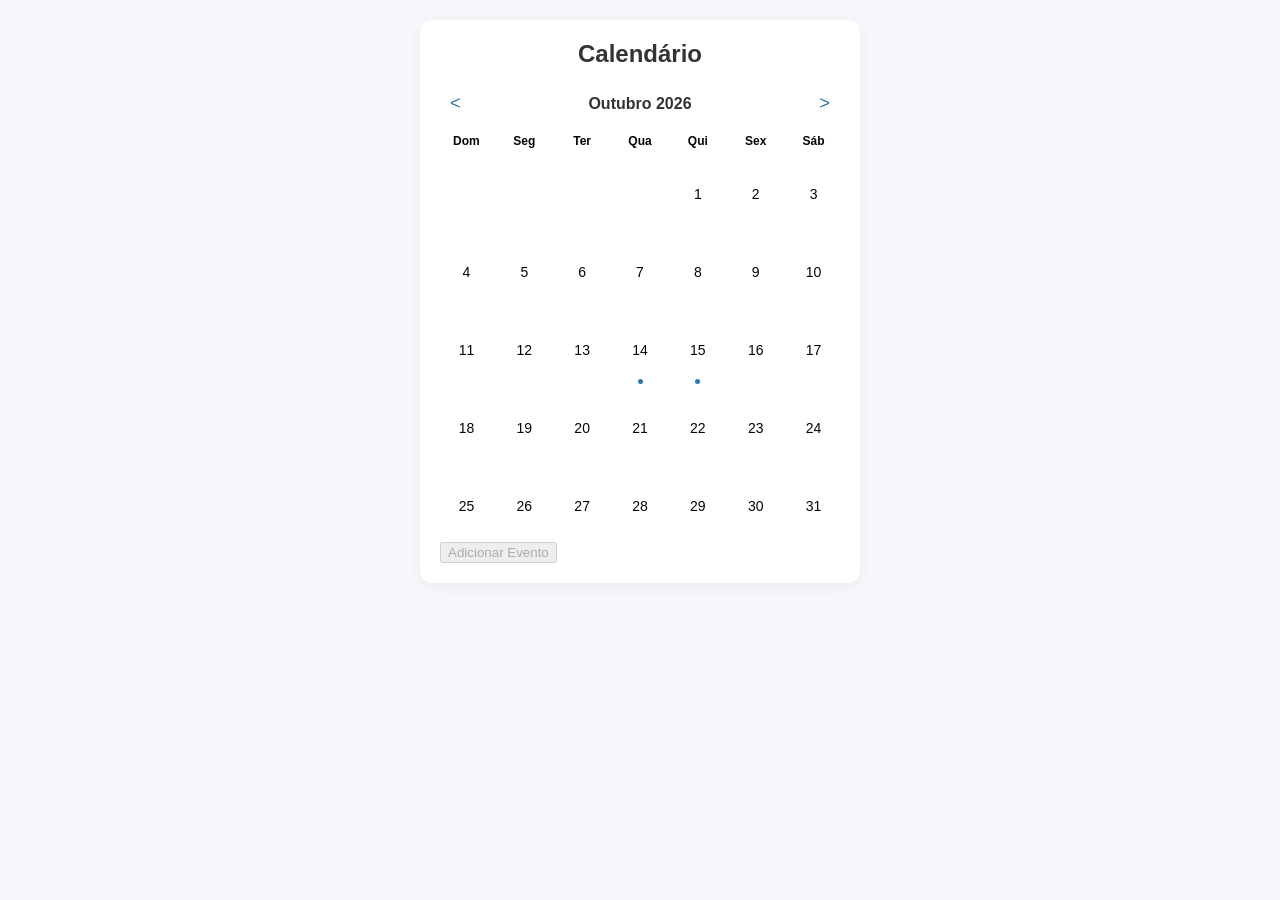
==== index.html @ 129925f5 "criacao do calendario e suas funcoes" ====
<!DOCTYPE html>
<html lang="pt-BR">
<head>
    <meta charset="UTF-8">
    <meta name="viewport" content="width=device-width, initial-scale=1.0">
    <title>Document</title>
    <link rel="stylesheet" href="Calendario.css" />
</head>
<body>
    <div class="container">
        <h1 class="header-title" style="text-align: center;">Calendário</h1>
        
        <div class="calendar-navigation">
            <button id="prev-month" class="arrow-btn">&lt;</button>
            <span id="month-title">Outubro 2026</span>
            <button id="next-month" class="arrow-btn">&gt;</button>
        </div>

        <div class="calendar-grid">
            <div class="day-name">Dom</div>
            <div class="day-name">Seg</div>
            <div class="day-name">Ter</div>
            <div class="day-name">Qua</div>
            <div class="day-name">Qui</div>
            <div class="day-name">Sex</div>
            <div class="day-name">Sáb</div>

            <div id="calendar-days" class="days-container"></div>

        </div>
        
            <button id="add-event" disabled>Adicionar Evento</button>

        <div id="list-container" class="list-container hidden">
            <h2 id="calendar-description" class="calendar-description">Eventos em:</h2>
            <div id="events-list"></div>
        </div>
    </div>
    
    <script src="Calendario.js"></script>
</body>
</html>
---- Calendario.css ----
:root {
    --primary-color: #277aae;
    --background-color: #f5f7fa;
    --card-background: #ffffff;
    --text-color: #333333;
}

body {
    font-family: -apple-system, BlinkMacSystemFont, "Segoe UI", Roboto, Helvetica, Arial, sans-serif;
    background-color: var(--background-color);
    color: var(--text-color);
    margin: 0;
    padding: 20px;
    display: flex;
    justify-content: center;
}

.container {
    width: 100%;
    max-width: 400px;
    background: var(--card-background);
    border-radius: 12px;
    padding: 20px;
    box-shadow: 0 4px 15px rgba(0,0,0,0.05);
}

.header-title {
    font-size: 24px;
    font-weight: bold;
    margin-top: 0;
    margin-bottom: 20px;
}

.calendar-navigation {
    display: flex;
    justify-content: space-between;
    align-items: center;
    margin-bottom: 15px;
    font-weight: bold;
}

.arrow-btn {
    background: none;
    border: none;
    font-size: 18px;
    color: var(--primary-color);
    cursor: pointer;
    padding: 5px 10px;
}

.calendar-grid {
    display: grid;
    grid-template-columns: repeat(7, 1fr);
    gap: 5px;
    text-align: center;
}

.day-name {
    font-size: 12px;
    color: #060505;
    font-weight: 600;
    padding-bottom: 5px;
}

.days-container {
    display: contents;
    color: #060505;
}

.day {
    padding: 10px 0;
    font-size: 14px;
    cursor: pointer;
    border-radius: 50%;
    position: relative;
    aspect-ratio: 1;
    display: flex;
    align-items: center;
    justify-content: center;
}

.day:hover {
    background-color: #9fa2a9b0;
}

.day.marked::after {
    content: '';
    position: absolute;
    bottom: 3px;
    width: 5px;
    height: 5px;
    background-color: var(--primary-color);
    border-radius: 50%;
}

.day.selected {
    background-color: var(--primary-color) !important;
    color: white;
    bottom: 5px;
    border-radius: 100px; 
}

.day.selected::after {
    background-color: white;
}

.day.empty {
    cursor: default;
    background: none !important;
}

.list-container {
    margin-top: 25px;
    border-top: 1px solid #eee;
    padding-top: 15px;
}

.add-event {
    width: 100%;
    padding: 12px;
}

.add-event:disabled {
    background-color: #ccc;
    cursor: not-allowed;
}

.hidden {
    display: none;
}

.calendar-description {
    font-size: 16px;
    font-weight: 600;
    margin-bottom: 15px;
}

.card {
    background: #fafafa;
    border-left: 4px solid var(--primary-color);
    padding: 12px;
    border-radius: 4px;
    margin-bottom: 10px;
}

.event-title {
    font-weight: bold;
    margin: 0 0 5px 0;
}

.event-time {
    font-size: 13px;
    color: #666;
    margin: 2px 0;
}

.event-local {
    font-size: 13px;
    color: #666;
    margin: 2px 0;
}

.no-event {
    color: #888;
    font-style: italic;
    font-size: 14px;
}
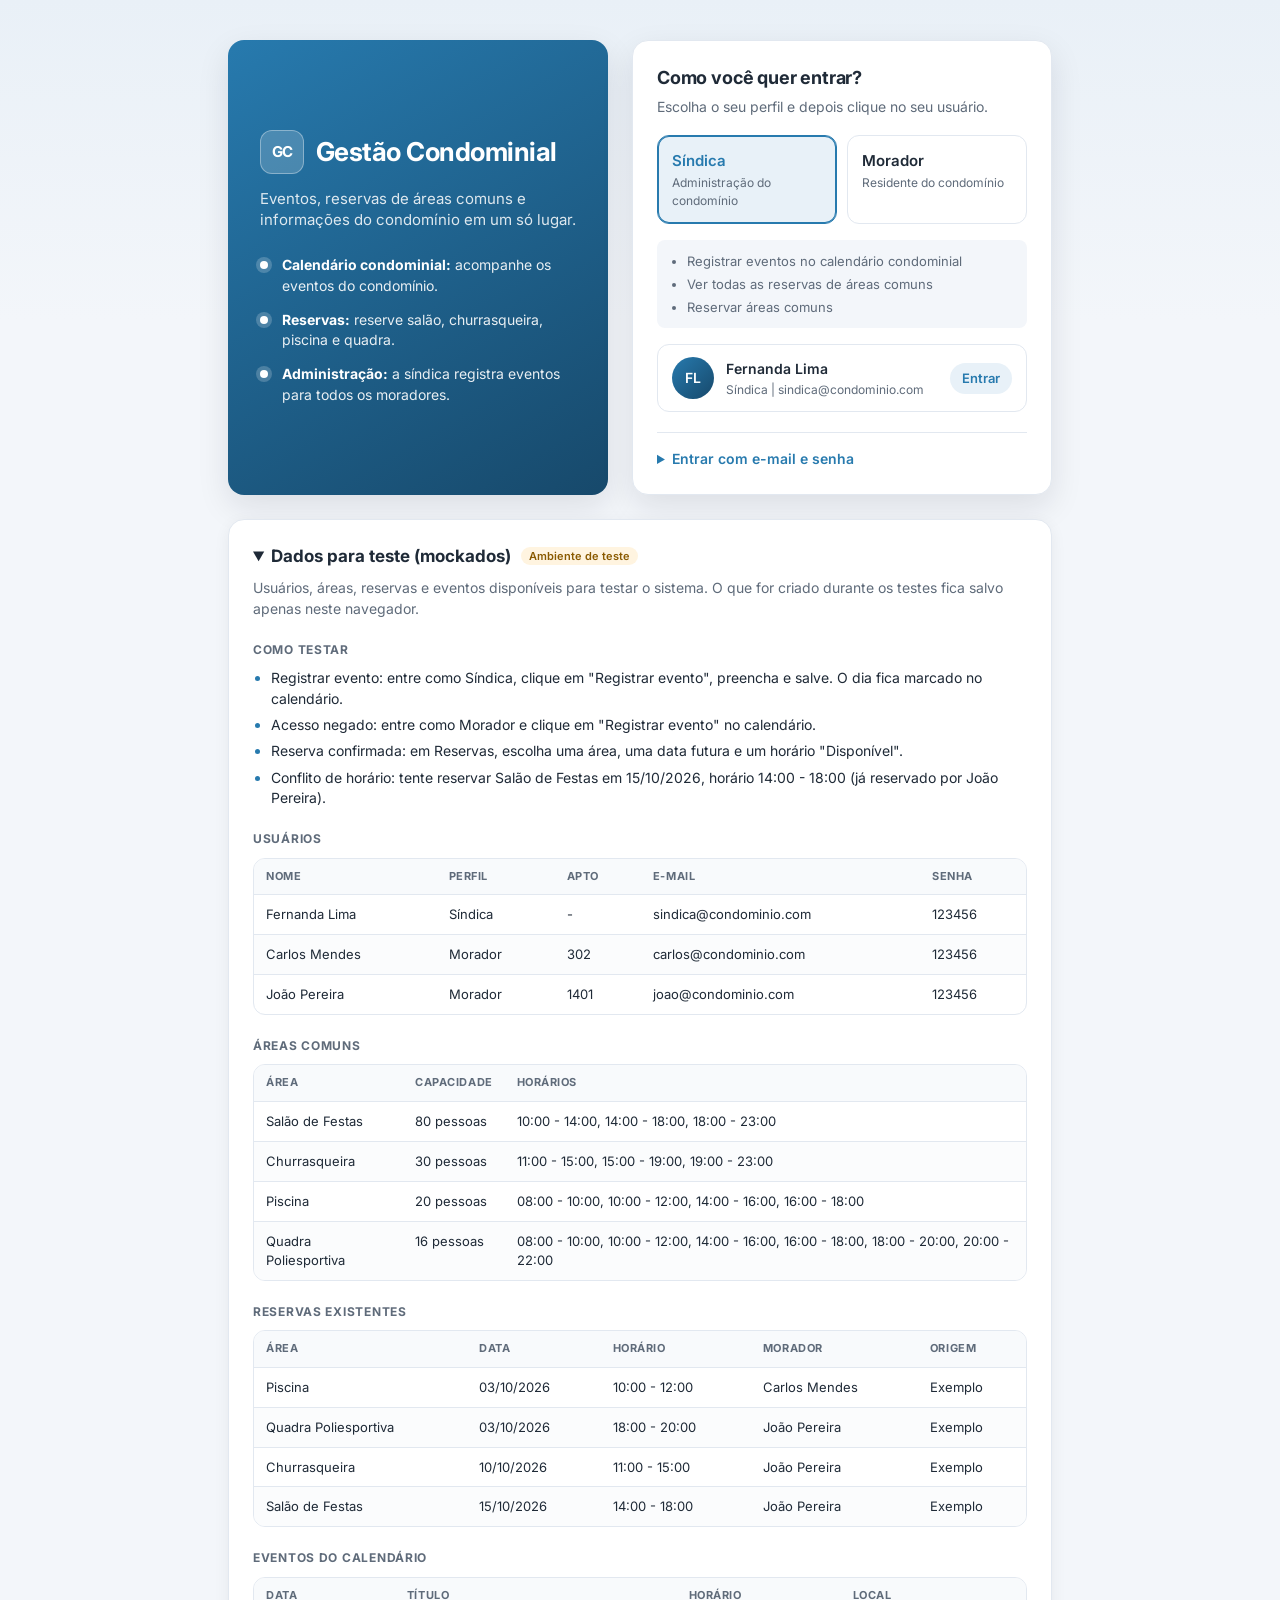
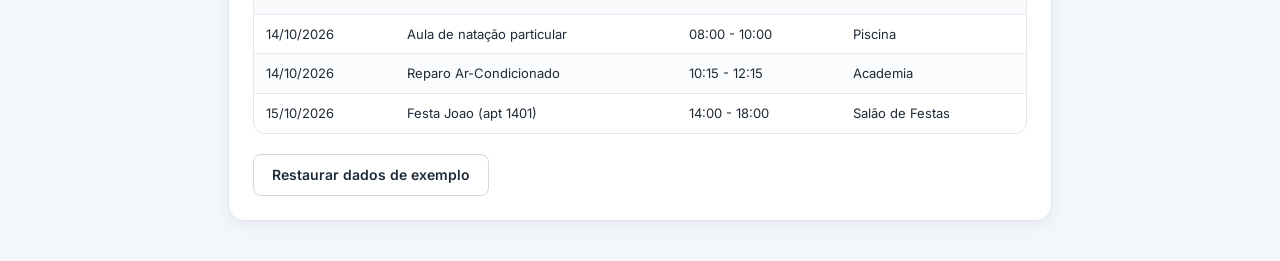
==== commit 02d70ce8: "Adiciona registro de eventos, reservas de areas comuns e pagina inicial" ====
--- a/index.html
+++ b/index.html
@@ -1,42 +1,92 @@
 <!DOCTYPE html>
+<!--
+    index.html
+    Ponto de entrada do sistema e página inicial após o login (fora do
+    calendário). Se ninguém estiver logado, redireciona para pages/login.html.
+    Reúne as informações principais do usuário: saudação, atalhos, próximos
+    eventos do condomínio, reservas e dados/permissões do perfil. O conteúdo
+    muda conforme o perfil (Síndica ou Morador) e é montado por Inicio.js.
+    No final da página ficam os dados mockados, para facilitar os testes.
+
+    data-raiz="" no <body>: esta página está na raiz do projeto
+    (usado por caminho() em Comum.js para montar os links).
+-->
 <html lang="pt-BR">
 <head>
     <meta charset="UTF-8">
     <meta name="viewport" content="width=device-width, initial-scale=1.0">
-    <title>Document</title>
-    <link rel="stylesheet" href="Calendario.css" />
+    <title>Início | Gestão Condominial</title>
+    <!-- Estilos compartilhados das telas do sistema -->
+    <link rel="stylesheet" href="css/Sistema.css" />
 </head>
-<body>
-    <div class="container">
-        <h1 class="header-title" style="text-align: center;">Calendário</h1>
-        
-        <div class="calendar-navigation">
-            <button id="prev-month" class="arrow-btn">&lt;</button>
-            <span id="month-title">Outubro 2026</span>
-            <button id="next-month" class="arrow-btn">&gt;</button>
+<body data-raiz="">
+    <!-- Cabeçalho com menu e usuário logado, montado por renderizarTopo() em Comum.js -->
+    <header id="topo" class="topo"></header>
+
+    <main class="pagina">
+        <div class="inicio">
+
+            <!-- Saudação, data de hoje e atalhos para as ações do perfil -->
+            <section class="painel boas-vindas">
+                <div>
+                    <h1 id="saudacao" class="boas-vindas-titulo">Olá!</h1>
+                    <p id="data-hoje" class="boas-vindas-data"></p>
+                </div>
+                <div id="acoes-rapidas" class="acoes-rapidas"></div>
+            </section>
+
+            <!-- Grade com os painéis de informação -->
+            <div class="inicio-grade">
+
+                <!-- Próximos eventos do condomínio (os mesmos do calendário) -->
+                <section class="painel">
+                    <div class="painel-cabecalho">
+                        <h2 class="painel-titulo">Próximos eventos</h2>
+                        <a class="painel-link" href="pages/calendario-condominial.html">Ver calendário</a>
+                    </div>
+                    <ul id="proximos-eventos" class="lista-eventos"></ul>
+                </section>
+
+                <!-- Reservas: as do morador, ou todas no caso da síndica -->
+                <section class="painel">
+                    <div class="painel-cabecalho">
+                        <h2 id="titulo-reservas" class="painel-titulo">Minhas reservas</h2>
+                        <a class="painel-link" href="pages/reservas.html">Nova reserva</a>
+                    </div>
+                    <ul id="lista-reservas-inicio" class="lista-eventos"></ul>
+                </section>
+
+                <!-- Dados do usuário e permissões do perfil -->
+                <section class="painel">
+                    <h2 class="painel-titulo">Seu perfil</h2>
+                    <dl id="dados-perfil" class="dados-perfil"></dl>
+                    <h3 class="subtitulo">O que você pode fazer</h3>
+                    <ul id="permissoes" class="lista-permissoes"></ul>
+                </section>
+            </div>
+
+            <!-- Dados mockados exibidos para a equipe testar o sistema
+                 (tabelas montadas por DadosTeste.js) -->
+            <section class="painel dados-teste">
+                <details>
+                    <summary class="dados-teste-titulo">Dados para teste (mockados)</summary>
+                    <p class="painel-texto">
+                        Usuários, áreas, reservas e eventos disponíveis para testar o sistema.
+                        O que for criado durante os testes fica salvo apenas neste navegador.
+                    </p>
+                    <div id="dados-teste"></div>
+                </details>
+            </section>
         </div>
+    </main>
 
-        <div class="calendar-grid">
-            <div class="day-name">Dom</div>
-            <div class="day-name">Seg</div>
-            <div class="day-name">Ter</div>
-            <div class="day-name">Qua</div>
-            <div class="day-name">Qui</div>
-            <div class="day-name">Sex</div>
-            <div class="day-name">Sáb</div>
-
-            <div id="calendar-days" class="days-container"></div>
-
-        </div>
-        
-            <button id="add-event" disabled>Adicionar Evento</button>
-
-        <div id="list-container" class="list-container hidden">
-            <h2 id="calendar-description" class="calendar-description">Eventos em:</h2>
-            <div id="events-list"></div>
-        </div>
-    </div>
-    
-    <script src="Calendario.js"></script>
+    <!-- Ordem importa. Calendario.js é carregado apenas para ler os eventos
+         de exemplo (mockEventos); nesta página ele não desenha o calendário,
+         pois os elementos do calendário não existem aqui. -->
+    <script src="js/DadosMock.js"></script>
+    <script src="js/Comum.js"></script>
+    <script src="js/Calendario.js"></script>
+    <script src="js/Inicio.js"></script>
+    <script src="js/DadosTeste.js"></script>
 </body>
-</html>+</html>
--- a/css/Sistema.css
+++ b/css/Sistema.css
@@ -0,0 +1,1114 @@
+/*
+ * Sistema.css
+ * ------------------------------------------------------------------
+ * Estilos compartilhados das telas do sistema: login, página inicial,
+ * registro de eventos e reservas. Usa o mesmo azul de Calendario.css
+ * como cor principal, para manter a identidade visual do projeto.
+ *
+ * Organização:
+ *   1. Fonte e variáveis
+ *   2. Base
+ *   3. Cabeçalho
+ *   4. Layout e painéis
+ *   5. Formulários
+ *   6. Botões
+ *   7. Mensagens
+ *   8. Reservas
+ *   9. Login
+ *  10. Página inicial
+ *  11. Dados para teste
+ *  12. Telas pequenas
+ */
+
+/* ---------- 1. Fonte e variáveis ---------- */
+
+/* Fonte Inter (Google Fonts). Sem internet, o navegador usa as
+   fontes de sistema definidas no body. */
+@import url("https://fonts.googleapis.com/css2?family=Inter:wght@400;500;600;700&display=swap");
+
+:root {
+    /* Cores principais */
+    --primary-color: #277aae;       /* azul principal (mesmo do calendário) */
+    --primary-hover: #1f6390;       /* azul mais escuro ao passar o mouse */
+    --primary-dark: #17496b;        /* azul escuro (degradês) */
+    --primary-soft: #e8f1f8;        /* azul bem claro (fundos de destaque) */
+
+    /* Fundos e textos */
+    --background-color: #f3f6fa;    /* fundo da página */
+    --card-background: #ffffff;     /* fundo dos painéis */
+    --text-color: #1f2a37;          /* texto principal */
+    --muted-color: #5f6b7a;         /* texto secundário */
+    --border-color: #e2e8f0;        /* bordas de painéis e campos */
+
+    /* Mensagens */
+    --success-bg: #ecf8f0;
+    --success-text: #1e6b34;
+    --success-border: #3aa561;
+    --error-bg: #fdf0ef;
+    --error-text: #a12622;
+    --error-border: #d9534f;
+
+    /* Medidas reutilizadas */
+    --radius-sm: 8px;
+    --radius-md: 12px;
+    --radius-lg: 16px;
+    --shadow-sm: 0 1px 2px rgba(16, 24, 40, 0.05);
+    --shadow-md: 0 4px 16px rgba(16, 24, 40, 0.06);
+    --shadow-lg: 0 12px 32px rgba(16, 24, 40, 0.10);
+    --transicao: 0.15s ease;
+}
+
+/* ---------- 2. Base ---------- */
+
+/* Sobrescreve o body do Calendario.css (que centraliza tudo em linha)
+   para permitir cabeçalho em cima e conteúdo embaixo. */
+body {
+    font-family: "Inter", -apple-system, BlinkMacSystemFont, "Segoe UI", Roboto, Helvetica, Arial, sans-serif;
+    background: linear-gradient(180deg, #e9f0f7 0, var(--background-color) 320px);
+    background-color: var(--background-color);
+    color: var(--text-color);
+    margin: 0;
+    padding: 0;
+    display: block;
+    min-height: 100vh;
+    line-height: 1.45;
+    -webkit-font-smoothing: antialiased;
+}
+
+/* Esconde elementos. O !important garante que funcione mesmo em
+   elementos que definem "display" em outra classe (ex.: .formulario). */
+.hidden {
+    display: none !important;
+}
+
+/* Contorno visível ao navegar pelo teclado (Tab), em qualquer elemento clicável */
+a:focus-visible,
+button:focus-visible,
+summary:focus-visible {
+    outline: 2px solid var(--primary-color);
+    outline-offset: 2px;
+}
+
+/* ---------- 3. Cabeçalho ---------- */
+
+/* Barra do topo, fixa ao rolar a página */
+.topo {
+    position: sticky;
+    top: 0;
+    z-index: 10;
+    background: rgba(255, 255, 255, 0.92);
+    backdrop-filter: blur(8px);
+    border-bottom: 1px solid var(--border-color);
+    padding: 12px 24px;
+    display: flex;
+    flex-wrap: wrap;
+    align-items: center;
+    justify-content: space-between;
+    gap: 12px 20px;
+}
+
+/* Nome do sistema, com um selo "GC" (Gestão Condominial) feito em CSS */
+.topo-marca {
+    display: flex;
+    align-items: center;
+    gap: 10px;
+    font-weight: 700;
+    font-size: 17px;
+    color: var(--text-color);
+    letter-spacing: -0.01em;
+}
+
+.topo-marca::before {
+    content: "GC";
+    width: 34px;
+    height: 34px;
+    border-radius: 10px;
+    background: linear-gradient(135deg, var(--primary-color), var(--primary-dark));
+    color: #ffffff;
+    font-size: 13px;
+    font-weight: 700;
+    display: flex;
+    align-items: center;
+    justify-content: center;
+}
+
+/* Menu de navegação em formato de "pílulas" */
+.topo-nav {
+    display: flex;
+    gap: 4px;
+    padding: 4px;
+    background: var(--background-color);
+    border-radius: 999px;
+}
+
+.topo-link {
+    color: var(--muted-color);
+    text-decoration: none;
+    font-size: 14px;
+    font-weight: 500;
+    padding: 6px 16px;
+    border-radius: 999px;
+    transition: background var(--transicao), color var(--transicao);
+}
+
+.topo-link:hover {
+    color: var(--text-color);
+    background: #ffffff;
+}
+
+/* Link da página atual */
+.topo-link.ativo {
+    background: #ffffff;
+    color: var(--primary-color);
+    font-weight: 600;
+    box-shadow: var(--shadow-sm);
+}
+
+/* Nome, cargo e botão "Sair" */
+.topo-usuario {
+    display: flex;
+    align-items: center;
+    gap: 10px;
+    font-size: 14px;
+    font-weight: 500;
+}
+
+/* Etiqueta com o cargo (ex.: "Síndica", "Morador") */
+.perfil-badge {
+    font-size: 12px;
+    font-weight: 600;
+    padding: 3px 10px;
+    border-radius: 999px;
+    background: var(--primary-soft);
+    color: var(--primary-color);
+}
+
+/* ---------- 4. Layout e painéis ---------- */
+
+/* Espaçamento da área de conteúdo */
+.pagina {
+    padding: 28px 16px 40px;
+}
+
+/* Coloca os painéis lado a lado; em telas estreitas, um embaixo do outro */
+.layout {
+    display: flex;
+    flex-wrap: wrap;
+    justify-content: center;
+    align-items: flex-start;
+    gap: 24px;
+}
+
+/* Largura dos painéis dentro do layout (inclui o .container do calendário) */
+.layout > .container,
+.layout > .painel {
+    flex: 1 1 340px;
+    max-width: 420px;
+}
+
+/* Deixa o cartão do calendário com a mesma borda e sombra dos painéis */
+.layout > .container {
+    border: 1px solid var(--border-color);
+    box-shadow: var(--shadow-md);
+    border-radius: var(--radius-lg);
+}
+
+/* Cartão branco que envolve cada bloco de conteúdo */
+.painel {
+    background: var(--card-background);
+    border: 1px solid var(--border-color);
+    border-radius: var(--radius-lg);
+    padding: 24px;
+    box-shadow: var(--shadow-md);
+}
+
+.painel-titulo {
+    font-size: 18px;
+    font-weight: 700;
+    letter-spacing: -0.01em;
+    margin: 0 0 6px 0;
+}
+
+/* Texto explicativo abaixo do título */
+.painel-texto {
+    font-size: 14px;
+    color: var(--muted-color);
+    margin: 0 0 18px 0;
+}
+
+/* ---------- 5. Formulários ---------- */
+
+/* Campos empilhados com espaço entre eles */
+.formulario {
+    display: flex;
+    flex-direction: column;
+    gap: 16px;
+}
+
+/* Um campo: rótulo em cima, entrada embaixo.
+   Também usado no <fieldset> de horários (por isso zera borda/padding). */
+.campo {
+    display: flex;
+    flex-direction: column;
+    gap: 6px;
+    font-size: 13px;
+    font-weight: 600;
+    color: var(--text-color);
+    border: none;
+    padding: 0;
+    margin: 0;
+    min-width: 0;
+}
+
+.campo legend {
+    padding: 0;
+    margin-bottom: 8px;
+}
+
+/* Caixas de texto, data, hora e seleção */
+.campo input,
+.campo select {
+    font: inherit;
+    font-size: 14px;
+    font-weight: 400;
+    color: inherit;
+    background: #ffffff;
+    padding: 10px 12px;
+    border: 1px solid #cfd8e3;
+    border-radius: var(--radius-sm);
+    transition: border-color var(--transicao), box-shadow var(--transicao);
+}
+
+.campo input:hover,
+.campo select:hover {
+    border-color: #aebccb;
+}
+
+/* Campo em foco: borda azul com um halo suave */
+.campo input:focus,
+.campo select:focus {
+    outline: none;
+    border-color: var(--primary-color);
+    box-shadow: 0 0 0 3px rgba(39, 122, 174, 0.18);
+}
+
+/* Dois campos na mesma linha (ex.: início e término) */
+.campo-linha {
+    display: grid;
+    grid-template-columns: 1fr 1fr;
+    gap: 12px;
+}
+
+/* Texto de ajuda pequeno e cinza */
+.campo-ajuda {
+    font-size: 12px;
+    font-weight: 400;
+    color: var(--muted-color);
+    margin: 0;
+}
+
+/* Botões do rodapé do formulário, alinhados à direita */
+.form-acoes {
+    display: flex;
+    justify-content: flex-end;
+    gap: 10px;
+    margin-top: 4px;
+}
+
+/* ---------- 6. Botões ---------- */
+
+/* Base comum a todos os botões */
+.btn {
+    font: inherit;
+    font-size: 14px;
+    font-weight: 600;
+    padding: 10px 18px;
+    border-radius: var(--radius-sm);
+    border: 1px solid transparent;
+    cursor: pointer;
+    transition: background var(--transicao), border-color var(--transicao),
+                box-shadow var(--transicao), transform var(--transicao);
+}
+
+/* Leve "afundar" ao clicar */
+.btn:active {
+    transform: translateY(1px);
+}
+
+/* Ação principal (azul) */
+.btn-primario {
+    background: var(--primary-color);
+    color: #ffffff;
+    box-shadow: 0 1px 2px rgba(23, 73, 107, 0.25);
+}
+
+.btn-primario:hover {
+    background: var(--primary-hover);
+    box-shadow: 0 4px 12px rgba(23, 73, 107, 0.25);
+}
+
+/* Ação secundária (branco com borda) */
+.btn-secundario {
+    background: #ffffff;
+    color: var(--text-color);
+    border-color: #cfd8e3;
+}
+
+.btn-secundario:hover {
+    background: var(--background-color);
+    border-color: #aebccb;
+}
+
+/* Botão ocupando toda a largura */
+.btn-bloco {
+    width: 100%;
+}
+
+/* Botão menor (ex.: "Sair") */
+.btn-pequeno {
+    padding: 6px 12px;
+    font-size: 13px;
+}
+
+/* Links com aparência de botão */
+a.btn {
+    display: inline-block;
+    text-decoration: none;
+}
+
+/* ---------- 7. Mensagens ---------- */
+
+/* Caixa de mensagem com uma faixa colorida à esquerda;
+   a cor vem de .mensagem-sucesso ou .mensagem-erro */
+.mensagem {
+    font-size: 14px;
+    font-weight: 500;
+    padding: 12px 14px;
+    border-radius: var(--radius-sm);
+    border-left: 4px solid transparent;
+    margin-bottom: 16px;
+}
+
+.mensagem-sucesso {
+    background: var(--success-bg);
+    color: var(--success-text);
+    border-left-color: var(--success-border);
+}
+
+.mensagem-erro {
+    background: var(--error-bg);
+    color: var(--error-text);
+    border-left-color: var(--error-border);
+}
+
+/* Texto exibido quando uma lista está vazia */
+.lista-vazia {
+    font-size: 14px;
+    font-weight: 400;
+    font-style: italic;
+    color: #8a94a3;
+    margin: 0;
+}
+
+/* ---------- 8. Reservas ---------- */
+
+/* Grade de horários: quantas colunas couberem, com no mínimo 130px cada */
+.lista-horarios {
+    display: grid;
+    grid-template-columns: repeat(auto-fill, minmax(130px, 1fr));
+    gap: 10px;
+}
+
+/* Aviso "Selecione uma área..." ocupa a linha inteira da grade */
+.lista-horarios .lista-vazia {
+    grid-column: 1 / -1;
+}
+
+/* Botão de um horário (faixa de horas + situação) */
+.horario {
+    font: inherit;
+    color: inherit;
+    text-align: left;
+    display: flex;
+    flex-direction: column;
+    gap: 4px;
+    padding: 12px;
+    background: #ffffff;
+    border: 1px solid var(--border-color);
+    border-radius: var(--radius-md);
+    cursor: pointer;
+    transition: border-color var(--transicao), box-shadow var(--transicao), background var(--transicao);
+}
+
+.horario:hover {
+    border-color: var(--primary-color);
+    box-shadow: var(--shadow-sm);
+}
+
+/* Faixa de horário (ex.: "14:00 - 18:00") */
+.horario-hora {
+    font-size: 14px;
+    font-weight: 600;
+}
+
+/* Situação com um pontinho colorido antes do texto:
+   verde para "Disponível"... */
+.horario-status {
+    display: flex;
+    align-items: center;
+    gap: 6px;
+    font-size: 12px;
+    font-weight: 500;
+    color: var(--success-text);
+}
+
+.horario-status::before {
+    content: "";
+    width: 7px;
+    height: 7px;
+    border-radius: 50%;
+    background: currentColor;
+}
+
+/* ...e vermelho para "Ocupado", com fundo acinzentado */
+.horario.ocupado {
+    background: #f7f8fa;
+}
+
+.horario.ocupado .horario-status {
+    color: var(--error-text);
+}
+
+/* Horário escolhido pelo morador */
+.horario.selecionado {
+    background: var(--primary-soft);
+    border-color: var(--primary-color);
+    box-shadow: inset 0 0 0 1px var(--primary-color);
+}
+
+/* Lista "Minhas reservas" sem marcadores */
+.lista-reservas {
+    list-style: none;
+    padding: 0;
+    margin: 0;
+    display: flex;
+    flex-direction: column;
+    gap: 10px;
+}
+
+/* Cada reserva, com a faixa azul à esquerda como os cards do calendário */
+.reserva-item {
+    background: #f8fafc;
+    border: 1px solid var(--border-color);
+    border-left: 4px solid var(--primary-color);
+    border-radius: var(--radius-sm);
+    padding: 12px 14px;
+}
+
+.reserva-area {
+    font-weight: 600;
+    margin: 0 0 4px 0;
+}
+
+.reserva-detalhe {
+    font-size: 13px;
+    color: var(--muted-color);
+    margin: 0;
+}
+
+/* ---------- 9. Login ---------- */
+
+/* Tela dividida: apresentação à esquerda e acesso à direita.
+   Em telas estreitas, as partes ficam uma embaixo da outra. */
+.login {
+    min-height: 100vh;
+    box-sizing: border-box;
+    display: flex;
+    flex-wrap: wrap;
+    align-items: stretch;
+    justify-content: center;
+    align-content: center;
+    gap: 24px;
+    padding: 40px 16px;
+}
+
+/* Bloco de apresentação: cartão azul em degradê com texto branco */
+.login-apresentacao {
+    flex: 1 1 300px;
+    max-width: 380px;
+    box-sizing: border-box;
+    padding: 36px 32px;
+    border-radius: var(--radius-lg);
+    background: linear-gradient(150deg, var(--primary-color) 0%, var(--primary-dark) 100%);
+    color: #ffffff;
+    box-shadow: var(--shadow-lg);
+    display: flex;
+    flex-direction: column;
+    justify-content: center;
+}
+
+/* Nome do sistema, com o mesmo selo "GC" do cabeçalho (em versão clara) */
+.login-marca {
+    display: flex;
+    align-items: center;
+    gap: 12px;
+    font-size: 26px;
+    font-weight: 700;
+    letter-spacing: -0.02em;
+    margin: 0 0 14px 0;
+}
+
+.login-marca::before {
+    content: "GC";
+    width: 42px;
+    height: 42px;
+    flex-shrink: 0;
+    border-radius: 12px;
+    background: rgba(255, 255, 255, 0.18);
+    border: 1px solid rgba(255, 255, 255, 0.35);
+    font-size: 15px;
+    display: flex;
+    align-items: center;
+    justify-content: center;
+}
+
+.login-texto {
+    font-size: 15px;
+    color: rgba(255, 255, 255, 0.85);
+    margin: 0 0 24px 0;
+}
+
+/* Lista dos recursos do sistema, com marcadores circulares próprios */
+.login-recursos {
+    list-style: none;
+    margin: 0;
+    padding: 0;
+    display: flex;
+    flex-direction: column;
+    gap: 14px;
+    font-size: 14px;
+    color: rgba(255, 255, 255, 0.9);
+}
+
+.login-recursos li {
+    position: relative;
+    padding-left: 22px;
+}
+
+.login-recursos li::before {
+    content: "";
+    position: absolute;
+    left: 0;
+    top: 6px;
+    width: 8px;
+    height: 8px;
+    border-radius: 50%;
+    background: #ffffff;
+    box-shadow: 0 0 0 4px rgba(255, 255, 255, 0.2);
+}
+
+.login-recursos strong {
+    color: #ffffff;
+}
+
+/* Painel de acesso (perfis, usuários e formulário) */
+.login-acesso {
+    flex: 1 1 340px;
+    max-width: 420px;
+    box-sizing: border-box;
+    box-shadow: var(--shadow-lg);
+}
+
+/* Botões de perfil lado a lado */
+.perfis {
+    display: grid;
+    grid-template-columns: repeat(auto-fit, minmax(140px, 1fr));
+    gap: 10px;
+    margin-bottom: 16px;
+}
+
+/* Um botão de perfil (nome + resumo) */
+.perfil-opcao {
+    font: inherit;
+    color: inherit;
+    text-align: left;
+    display: flex;
+    flex-direction: column;
+    gap: 2px;
+    padding: 14px;
+    background: #ffffff;
+    border: 1px solid var(--border-color);
+    border-radius: var(--radius-md);
+    cursor: pointer;
+    transition: border-color var(--transicao), background var(--transicao), box-shadow var(--transicao);
+}
+
+.perfil-opcao:hover {
+    border-color: var(--primary-color);
+}
+
+/* Perfil escolhido */
+.perfil-opcao[aria-pressed="true"] {
+    background: var(--primary-soft);
+    border-color: var(--primary-color);
+    box-shadow: inset 0 0 0 1px var(--primary-color);
+}
+
+.perfil-nome {
+    font-size: 15px;
+    font-weight: 600;
+}
+
+.perfil-opcao[aria-pressed="true"] .perfil-nome {
+    color: var(--primary-color);
+}
+
+.perfil-resumo {
+    font-size: 12px;
+    color: var(--muted-color);
+}
+
+/* O que o perfil escolhido pode fazer, em uma caixa cinza clara */
+.perfil-permissoes {
+    margin: 0 0 16px 0;
+    padding: 12px 14px 12px 30px;
+    background: var(--background-color);
+    border-radius: var(--radius-sm);
+    font-size: 13px;
+    color: var(--muted-color);
+    display: flex;
+    flex-direction: column;
+    gap: 4px;
+}
+
+/* Cartões dos usuários */
+.usuarios-lista {
+    display: flex;
+    flex-direction: column;
+    gap: 8px;
+}
+
+/* Um cartão de usuário: avatar, nome/detalhe e "Entrar" */
+.usuario-card {
+    font: inherit;
+    color: inherit;
+    text-align: left;
+    width: 100%;
+    display: flex;
+    align-items: center;
+    gap: 12px;
+    padding: 12px 14px;
+    background: #ffffff;
+    border: 1px solid var(--border-color);
+    border-radius: var(--radius-md);
+    cursor: pointer;
+    transition: border-color var(--transicao), box-shadow var(--transicao), transform var(--transicao);
+}
+
+.usuario-card:hover {
+    border-color: var(--primary-color);
+    box-shadow: var(--shadow-md);
+    transform: translateY(-1px);
+}
+
+/* Círculo com as iniciais do nome */
+.avatar {
+    width: 42px;
+    height: 42px;
+    flex-shrink: 0;
+    border-radius: 50%;
+    background: linear-gradient(135deg, var(--primary-color), var(--primary-dark));
+    color: #ffffff;
+    font-size: 14px;
+    font-weight: 600;
+    display: flex;
+    align-items: center;
+    justify-content: center;
+}
+
+/* Nome e detalhe ocupam o espaço do meio */
+.usuario-info {
+    flex: 1;
+    min-width: 0;
+    display: flex;
+    flex-direction: column;
+    gap: 2px;
+}
+
+.usuario-nome {
+    font-size: 14px;
+    font-weight: 600;
+}
+
+/* E-mail longo é cortado com "..." em vez de quebrar o cartão */
+.usuario-detalhe {
+    font-size: 12px;
+    color: var(--muted-color);
+    overflow: hidden;
+    text-overflow: ellipsis;
+    white-space: nowrap;
+}
+
+/* Texto "Entrar" em formato de pequeno botão */
+.usuario-entrar {
+    font-size: 13px;
+    font-weight: 600;
+    color: var(--primary-color);
+    padding: 6px 12px;
+    border-radius: 999px;
+    background: var(--primary-soft);
+    transition: background var(--transicao), color var(--transicao);
+}
+
+.usuario-card:hover .usuario-entrar {
+    background: var(--primary-color);
+    color: #ffffff;
+}
+
+/* Login com e-mail e senha, recolhido por padrão */
+.login-manual {
+    margin-top: 20px;
+    padding-top: 16px;
+    border-top: 1px solid var(--border-color);
+}
+
+.login-manual summary {
+    cursor: pointer;
+    font-size: 14px;
+    font-weight: 600;
+    color: var(--primary-color);
+}
+
+.login-manual .formulario {
+    margin-top: 16px;
+}
+
+/* ---------- 10. Página inicial ---------- */
+
+/* Coluna central da página inicial */
+.inicio {
+    max-width: 1080px;
+    margin: 0 auto;
+    display: flex;
+    flex-direction: column;
+    gap: 24px;
+}
+
+/* Faixa de boas-vindas: azul em degradê, saudação à esquerda e atalhos à direita */
+.boas-vindas {
+    display: flex;
+    flex-wrap: wrap;
+    align-items: center;
+    justify-content: space-between;
+    gap: 20px;
+    padding: 28px 32px;
+    border: none;
+    background: linear-gradient(135deg, var(--primary-color) 0%, var(--primary-dark) 100%);
+    color: #ffffff;
+    box-shadow: var(--shadow-lg);
+}
+
+.boas-vindas-titulo {
+    font-size: 26px;
+    font-weight: 700;
+    letter-spacing: -0.02em;
+    margin: 0 0 4px 0;
+}
+
+.boas-vindas-data {
+    font-size: 14px;
+    color: rgba(255, 255, 255, 0.8);
+    margin: 0;
+}
+
+/* Botões de atalho */
+.acoes-rapidas {
+    display: flex;
+    flex-wrap: wrap;
+    gap: 10px;
+}
+
+/* Na faixa azul, o botão principal fica branco... */
+.boas-vindas .btn-primario {
+    background: #ffffff;
+    color: var(--primary-dark);
+}
+
+.boas-vindas .btn-primario:hover {
+    background: var(--primary-soft);
+}
+
+/* ...e os secundários ficam translúcidos */
+.boas-vindas .btn-secundario {
+    background: rgba(255, 255, 255, 0.12);
+    border-color: rgba(255, 255, 255, 0.35);
+    color: #ffffff;
+}
+
+.boas-vindas .btn-secundario:hover {
+    background: rgba(255, 255, 255, 0.22);
+}
+
+/* Painéis em colunas: quantas couberem, com no mínimo 290px cada */
+.inicio-grade {
+    display: grid;
+    grid-template-columns: repeat(auto-fit, minmax(290px, 1fr));
+    align-items: start;
+    gap: 24px;
+}
+
+/* Título do painel com um link à direita, separados por uma linha */
+.painel-cabecalho {
+    display: flex;
+    align-items: baseline;
+    justify-content: space-between;
+    gap: 10px;
+    padding-bottom: 14px;
+    margin-bottom: 16px;
+    border-bottom: 1px solid var(--border-color);
+}
+
+.painel-cabecalho .painel-titulo {
+    margin: 0;
+}
+
+.painel-link {
+    font-size: 13px;
+    font-weight: 600;
+    color: var(--primary-color);
+    text-decoration: none;
+    white-space: nowrap;
+}
+
+.painel-link:hover {
+    text-decoration: underline;
+}
+
+/* Lista de eventos/reservas */
+.lista-eventos {
+    list-style: none;
+    padding: 0;
+    margin: 0;
+    display: flex;
+    flex-direction: column;
+    gap: 6px;
+}
+
+/* Um item: selo de data + informações; destaca ao passar o mouse */
+.evento-item {
+    display: flex;
+    align-items: center;
+    gap: 14px;
+    padding: 8px;
+    margin: 0 -8px;
+    border-radius: var(--radius-md);
+    transition: background var(--transicao);
+}
+
+.evento-item:hover {
+    background: var(--background-color);
+}
+
+/* Selo com o dia e o mês */
+.data-badge {
+    width: 50px;
+    flex-shrink: 0;
+    padding: 6px 0;
+    text-align: center;
+    border-radius: 10px;
+    background: var(--primary-soft);
+    color: var(--primary-color);
+    border: 1px solid #d3e4f1;
+}
+
+.data-badge-dia {
+    display: block;
+    font-size: 19px;
+    font-weight: 700;
+    line-height: 1.1;
+}
+
+.data-badge-mes {
+    display: block;
+    font-size: 11px;
+    font-weight: 600;
+    text-transform: uppercase;
+    letter-spacing: 0.04em;
+}
+
+.evento-info {
+    min-width: 0;
+}
+
+.evento-nome {
+    font-size: 14px;
+    font-weight: 600;
+    margin: 0 0 2px 0;
+}
+
+.evento-detalhe {
+    font-size: 13px;
+    color: var(--muted-color);
+    margin: 0;
+}
+
+/* Dados do usuário: rótulo à esquerda, valor à direita, com linhas divisórias */
+.dados-perfil {
+    display: grid;
+    grid-template-columns: auto 1fr;
+    margin: 12px 0 0 0;
+    font-size: 14px;
+}
+
+.dados-perfil dt,
+.dados-perfil dd {
+    padding: 9px 0;
+    border-bottom: 1px solid var(--border-color);
+}
+
+.dados-perfil dt {
+    font-weight: 500;
+    color: var(--muted-color);
+    padding-right: 16px;
+}
+
+.dados-perfil dd {
+    margin: 0;
+    font-weight: 500;
+    overflow-wrap: anywhere;
+}
+
+/* Subtítulo pequeno em letras maiúsculas */
+.subtitulo {
+    font-size: 12px;
+    font-weight: 700;
+    text-transform: uppercase;
+    letter-spacing: 0.06em;
+    color: var(--muted-color);
+    margin: 22px 0 10px 0;
+}
+
+/* Lista de permissões do perfil / dicas de teste */
+.lista-permissoes {
+    margin: 0;
+    padding-left: 18px;
+    font-size: 14px;
+    display: flex;
+    flex-direction: column;
+    gap: 6px;
+}
+
+.lista-permissoes li::marker {
+    color: var(--primary-color);
+}
+
+/* ---------- 11. Dados para teste ---------- */
+
+/* Na tela de login, ocupa a largura toda abaixo das duas colunas */
+.login > .dados-teste {
+    flex: 1 1 100%;
+    max-width: 824px;
+    box-sizing: border-box;
+}
+
+/* Título clicável que abre/fecha a seção, com a etiqueta "Ambiente de teste" */
+.dados-teste-titulo {
+    cursor: pointer;
+    font-size: 17px;
+    font-weight: 700;
+}
+
+.dados-teste-titulo::after {
+    content: "Ambiente de teste";
+    margin-left: 10px;
+    padding: 2px 8px;
+    border-radius: 999px;
+    background: #fff4e0;
+    color: #8a5a00;
+    font-size: 11px;
+    font-weight: 600;
+    vertical-align: middle;
+}
+
+.dados-teste details[open] .dados-teste-titulo {
+    margin-bottom: 10px;
+}
+
+/* Contêiner da tabela: bordas arredondadas e rolagem lateral em telas pequenas */
+.tabela-rolagem {
+    overflow-x: auto;
+    border: 1px solid var(--border-color);
+    border-radius: var(--radius-md);
+}
+
+.tabela {
+    width: 100%;
+    border-collapse: collapse;
+    font-size: 13px;
+}
+
+.tabela th,
+.tabela td {
+    text-align: left;
+    padding: 10px 12px;
+    border-bottom: 1px solid var(--border-color);
+    vertical-align: top;
+}
+
+/* Cabeçalho da tabela em cinza, letras maiúsculas pequenas */
+.tabela th {
+    font-size: 11px;
+    font-weight: 700;
+    text-transform: uppercase;
+    letter-spacing: 0.05em;
+    color: var(--muted-color);
+    background: #f8fafc;
+    white-space: nowrap;
+}
+
+/* Última linha sem borda (o contêiner já tem) */
+.tabela tbody tr:last-child td {
+    border-bottom: none;
+}
+
+/* Linhas alternadas e destaque ao passar o mouse */
+.tabela tbody tr:nth-child(even) {
+    background: #fbfcfd;
+}
+
+.tabela tbody tr:hover {
+    background: var(--primary-soft);
+}
+
+/* Botão "Restaurar dados de exemplo" */
+.dados-teste-acoes {
+    margin-top: 20px;
+}
+
+/* ---------- 12. Telas pequenas (celular) ---------- */
+
+@media (max-width: 600px) {
+    /* Cabeçalho mais compacto */
+    .topo {
+        padding: 10px 16px;
+    }
+
+    /* Início e término um embaixo do outro */
+    .campo-linha {
+        grid-template-columns: 1fr;
+    }
+
+    /* Painéis e faixas com menos espaço interno */
+    .painel {
+        padding: 18px;
+    }
+
+    .boas-vindas,
+    .login-apresentacao {
+        padding: 24px 20px;
+    }
+
+    .boas-vindas-titulo {
+        font-size: 22px;
+    }
+}
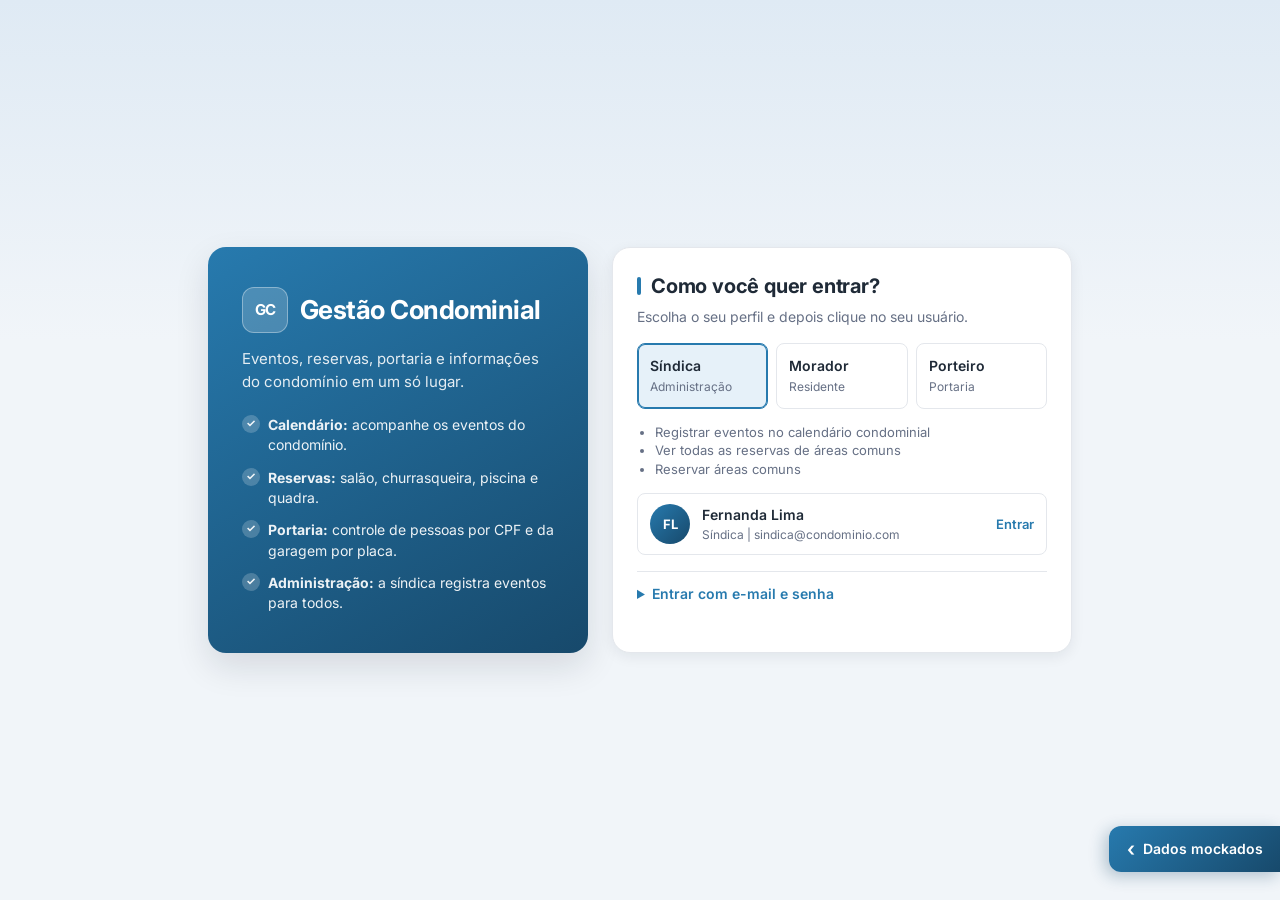
==== commit 163a054d: "porteiro, suas funções e repaginada no visual" ====
--- a/index.html
+++ b/index.html
@@ -6,7 +6,7 @@
     Reúne as informações principais do usuário: saudação, atalhos, próximos
     eventos do condomínio, reservas e dados/permissões do perfil. O conteúdo
     muda conforme o perfil (Síndica ou Morador) e é montado por Inicio.js.
-    No final da página ficam os dados mockados, para facilitar os testes.
+    Os dados mockados ficam no menu lateral da direita (DadosTeste.js).
 
     data-raiz="" no <body>: esta página está na raiz do projeto
     (usado por caminho() em Comum.js para montar os links).
@@ -51,7 +51,7 @@
                 <section class="painel">
                     <div class="painel-cabecalho">
                         <h2 id="titulo-reservas" class="painel-titulo">Minhas reservas</h2>
-                        <a class="painel-link" href="pages/reservas.html">Nova reserva</a>
+                        <a id="link-nova-reserva" class="painel-link" href="pages/reservas.html">Nova reserva</a>
                     </div>
                     <ul id="lista-reservas-inicio" class="lista-eventos"></ul>
                 </section>
@@ -64,28 +64,12 @@
                     <ul id="permissoes" class="lista-permissoes"></ul>
                 </section>
             </div>
-
-            <!-- Dados mockados exibidos para a equipe testar o sistema
-                 (tabelas montadas por DadosTeste.js) -->
-            <section class="painel dados-teste">
-                <details>
-                    <summary class="dados-teste-titulo">Dados para teste (mockados)</summary>
-                    <p class="painel-texto">
-                        Usuários, áreas, reservas e eventos disponíveis para testar o sistema.
-                        O que for criado durante os testes fica salvo apenas neste navegador.
-                    </p>
-                    <div id="dados-teste"></div>
-                </details>
-            </section>
         </div>
     </main>
 
-    <!-- Ordem importa. Calendario.js é carregado apenas para ler os eventos
-         de exemplo (mockEventos); nesta página ele não desenha o calendário,
-         pois os elementos do calendário não existem aqui. -->
+    <!-- Ordem importa: dados mockados -> funções comuns -> lógica da tela -->
     <script src="js/DadosMock.js"></script>
     <script src="js/Comum.js"></script>
-    <script src="js/Calendario.js"></script>
     <script src="js/Inicio.js"></script>
     <script src="js/DadosTeste.js"></script>
 </body>
--- a/css/Sistema.css
+++ b/css/Sistema.css
@@ -1,9 +1,10 @@
 /*
  * Sistema.css
  * ------------------------------------------------------------------
- * Estilos compartilhados das telas do sistema: login, página inicial,
- * registro de eventos e reservas. Usa o mesmo azul de Calendario.css
- * como cor principal, para manter a identidade visual do projeto.
+ * Estilos compartilhados das telas do sistema. Visual limpo e organizado,
+ * com o azul do calendário como cor principal: cabeçalho com selo, faixa de
+ * boas-vindas em degradê, cartões com sombra suave e títulos com destaque,
+ * resultados da portaria bem visíveis e menu lateral de dados em azul.
  *
  * Organização:
  *   1. Fonte e variáveis
@@ -16,8 +17,9 @@
  *   8. Reservas
  *   9. Login
  *  10. Página inicial
- *  11. Dados para teste
- *  12. Telas pequenas
+ *  11. Portaria
+ *  12. Menu lateral "Dados mockados"
+ *  13. Telas pequenas
  */
 
 /* ---------- 1. Fonte e variáveis ---------- */
@@ -27,20 +29,17 @@
 @import url("https://fonts.googleapis.com/css2?family=Inter:wght@400;500;600;700&display=swap");
 
 :root {
-    /* Cores principais */
     --primary-color: #277aae;       /* azul principal (mesmo do calendário) */
-    --primary-hover: #1f6390;       /* azul mais escuro ao passar o mouse */
+    --primary-hover: #1f6390;
     --primary-dark: #17496b;        /* azul escuro (degradês) */
-    --primary-soft: #e8f1f8;        /* azul bem claro (fundos de destaque) */
-
-    /* Fundos e textos */
-    --background-color: #f3f6fa;    /* fundo da página */
-    --card-background: #ffffff;     /* fundo dos painéis */
-    --text-color: #1f2a37;          /* texto principal */
-    --muted-color: #5f6b7a;         /* texto secundário */
-    --border-color: #e2e8f0;        /* bordas de painéis e campos */
-
-    /* Mensagens */
+    --primary-soft: #e6f1f9;        /* fundo de destaque claro */
+
+    --background-color: #f1f5f9;
+    --card-background: #ffffff;
+    --text-color: #1f2a37;
+    --muted-color: #667085;
+    --border-color: #e4e7ec;
+
     --success-bg: #ecf8f0;
     --success-text: #1e6b34;
     --success-border: #3aa561;
@@ -48,23 +47,21 @@
     --error-text: #a12622;
     --error-border: #d9534f;
 
-    /* Medidas reutilizadas */
     --radius-sm: 8px;
-    --radius-md: 12px;
-    --radius-lg: 16px;
-    --shadow-sm: 0 1px 2px rgba(16, 24, 40, 0.05);
-    --shadow-md: 0 4px 16px rgba(16, 24, 40, 0.06);
-    --shadow-lg: 0 12px 32px rgba(16, 24, 40, 0.10);
+    --radius-md: 14px;
+    --radius-lg: 18px;
+    --shadow-sm: 0 1px 2px rgba(16, 24, 40, 0.06);
+    --shadow-md: 0 4px 14px rgba(16, 24, 40, 0.07);
+    --shadow-lg: 0 14px 34px rgba(16, 24, 40, 0.12);
     --transicao: 0.15s ease;
 }
 
 /* ---------- 2. Base ---------- */
 
-/* Sobrescreve o body do Calendario.css (que centraliza tudo em linha)
-   para permitir cabeçalho em cima e conteúdo embaixo. */
+/* Sobrescreve o body do Calendario.css (que centraliza tudo em linha). */
 body {
     font-family: "Inter", -apple-system, BlinkMacSystemFont, "Segoe UI", Roboto, Helvetica, Arial, sans-serif;
-    background: linear-gradient(180deg, #e9f0f7 0, var(--background-color) 320px);
+    background: linear-gradient(180deg, #dfeaf4 0, var(--background-color) 340px);
     background-color: var(--background-color);
     color: var(--text-color);
     margin: 0;
@@ -76,12 +73,12 @@
 }
 
 /* Esconde elementos. O !important garante que funcione mesmo em
-   elementos que definem "display" em outra classe (ex.: .formulario). */
+   elementos que definem "display" em outra classe. */
 .hidden {
     display: none !important;
 }
 
-/* Contorno visível ao navegar pelo teclado (Tab), em qualquer elemento clicável */
+/* Contorno visível ao navegar pelo teclado (Tab) */
 a:focus-visible,
 button:focus-visible,
 summary:focus-visible {
@@ -91,23 +88,23 @@
 
 /* ---------- 3. Cabeçalho ---------- */
 
-/* Barra do topo, fixa ao rolar a página */
 .topo {
     position: sticky;
     top: 0;
     z-index: 10;
-    background: rgba(255, 255, 255, 0.92);
+    background: rgba(255, 255, 255, 0.95);
     backdrop-filter: blur(8px);
     border-bottom: 1px solid var(--border-color);
-    padding: 12px 24px;
+    box-shadow: var(--shadow-sm);
+    padding: 10px 28px;
     display: flex;
     flex-wrap: wrap;
     align-items: center;
     justify-content: space-between;
-    gap: 12px 20px;
-}
-
-/* Nome do sistema, com um selo "GC" (Gestão Condominial) feito em CSS */
+    gap: 10px 24px;
+}
+
+/* Nome do sistema com o selo "GC" (Gestão Condominial) */
 .topo-marca {
     display: flex;
     align-items: center;
@@ -120,8 +117,8 @@
 
 .topo-marca::before {
     content: "GC";
-    width: 34px;
-    height: 34px;
+    width: 36px;
+    height: 36px;
     border-radius: 10px;
     background: linear-gradient(135deg, var(--primary-color), var(--primary-dark));
     color: #ffffff;
@@ -130,9 +127,10 @@
     display: flex;
     align-items: center;
     justify-content: center;
-}
-
-/* Menu de navegação em formato de "pílulas" */
+    box-shadow: 0 2px 6px rgba(23, 73, 107, 0.3);
+}
+
+/* Menu em pílulas; a página atual fica azul e preenchida */
 .topo-nav {
     display: flex;
     gap: 4px;
@@ -145,8 +143,8 @@
     color: var(--muted-color);
     text-decoration: none;
     font-size: 14px;
-    font-weight: 500;
-    padding: 6px 16px;
+    font-weight: 600;
+    padding: 7px 18px;
     border-radius: 999px;
     transition: background var(--transicao), color var(--transicao);
 }
@@ -156,15 +154,12 @@
     background: #ffffff;
 }
 
-/* Link da página atual */
 .topo-link.ativo {
-    background: #ffffff;
-    color: var(--primary-color);
-    font-weight: 600;
-    box-shadow: var(--shadow-sm);
-}
-
-/* Nome, cargo e botão "Sair" */
+    background: var(--primary-color);
+    color: #ffffff;
+    box-shadow: 0 2px 6px rgba(39, 122, 174, 0.35);
+}
+
 .topo-usuario {
     display: flex;
     align-items: center;
@@ -173,7 +168,6 @@
     font-weight: 500;
 }
 
-/* Etiqueta com o cargo (ex.: "Síndica", "Morador") */
 .perfil-badge {
     font-size: 12px;
     font-weight: 600;
@@ -185,35 +179,51 @@
 
 /* ---------- 4. Layout e painéis ---------- */
 
-/* Espaçamento da área de conteúdo */
 .pagina {
-    padding: 28px 16px 40px;
-}
-
-/* Coloca os painéis lado a lado; em telas estreitas, um embaixo do outro */
+    padding: 28px 16px 64px;
+}
+
+/* Coluna central (portaria) */
+.coluna {
+    max-width: 680px;
+    margin: 0 auto;
+}
+
+.pagina-titulo {
+    font-size: 26px;
+    font-weight: 700;
+    letter-spacing: -0.02em;
+    margin: 0 0 4px 0;
+}
+
+.pagina-subtitulo {
+    font-size: 14px;
+    color: var(--muted-color);
+    margin: 0 0 20px 0;
+}
+
+/* Painéis lado a lado; em telas estreitas, um embaixo do outro */
 .layout {
     display: flex;
     flex-wrap: wrap;
     justify-content: center;
     align-items: flex-start;
-    gap: 24px;
-}
-
-/* Largura dos painéis dentro do layout (inclui o .container do calendário) */
+    gap: 20px;
+}
+
 .layout > .container,
 .layout > .painel {
     flex: 1 1 340px;
     max-width: 420px;
 }
 
-/* Deixa o cartão do calendário com a mesma borda e sombra dos painéis */
+/* Cartão do calendário com a mesma aparência dos painéis */
 .layout > .container {
     border: 1px solid var(--border-color);
     box-shadow: var(--shadow-md);
     border-radius: var(--radius-lg);
 }
 
-/* Cartão branco que envolve cada bloco de conteúdo */
 .painel {
     background: var(--card-background);
     border: 1px solid var(--border-color);
@@ -222,31 +232,44 @@
     box-shadow: var(--shadow-md);
 }
 
+.coluna .painel,
+.coluna .recolhivel {
+    margin-bottom: 16px;
+}
+
+/* Título com uma barrinha azul à esquerda, para separar bem as seções */
 .painel-titulo {
-    font-size: 18px;
+    display: flex;
+    align-items: center;
+    gap: 10px;
+    font-size: 17px;
     font-weight: 700;
     letter-spacing: -0.01em;
     margin: 0 0 6px 0;
 }
 
-/* Texto explicativo abaixo do título */
+.painel-titulo::before {
+    content: "";
+    width: 4px;
+    height: 18px;
+    border-radius: 2px;
+    background: var(--primary-color);
+}
+
 .painel-texto {
     font-size: 14px;
     color: var(--muted-color);
-    margin: 0 0 18px 0;
+    margin: 0 0 16px 0;
 }
 
 /* ---------- 5. Formulários ---------- */
 
-/* Campos empilhados com espaço entre eles */
 .formulario {
     display: flex;
     flex-direction: column;
-    gap: 16px;
-}
-
-/* Um campo: rótulo em cima, entrada embaixo.
-   Também usado no <fieldset> de horários (por isso zera borda/padding). */
+    gap: 14px;
+}
+
 .campo {
     display: flex;
     flex-direction: column;
@@ -265,7 +288,6 @@
     margin-bottom: 8px;
 }
 
-/* Caixas de texto, data, hora e seleção */
 .campo input,
 .campo select {
     font: inherit;
@@ -273,33 +295,25 @@
     font-weight: 400;
     color: inherit;
     background: #ffffff;
-    padding: 10px 12px;
+    padding: 11px 14px;
     border: 1px solid #cfd8e3;
     border-radius: var(--radius-sm);
     transition: border-color var(--transicao), box-shadow var(--transicao);
 }
 
-.campo input:hover,
-.campo select:hover {
-    border-color: #aebccb;
-}
-
-/* Campo em foco: borda azul com um halo suave */
 .campo input:focus,
 .campo select:focus {
     outline: none;
     border-color: var(--primary-color);
-    box-shadow: 0 0 0 3px rgba(39, 122, 174, 0.18);
-}
-
-/* Dois campos na mesma linha (ex.: início e término) */
+    box-shadow: 0 0 0 3px rgba(39, 122, 174, 0.2);
+}
+
 .campo-linha {
     display: grid;
     grid-template-columns: 1fr 1fr;
     gap: 12px;
 }
 
-/* Texto de ajuda pequeno e cinza */
 .campo-ajuda {
     font-size: 12px;
     font-weight: 400;
@@ -307,7 +321,6 @@
     margin: 0;
 }
 
-/* Botões do rodapé do formulário, alinhados à direita */
 .form-acoes {
     display: flex;
     justify-content: flex-end;
@@ -317,12 +330,11 @@
 
 /* ---------- 6. Botões ---------- */
 
-/* Base comum a todos os botões */
 .btn {
     font: inherit;
     font-size: 14px;
     font-weight: 600;
-    padding: 10px 18px;
+    padding: 11px 20px;
     border-radius: var(--radius-sm);
     border: 1px solid transparent;
     cursor: pointer;
@@ -330,24 +342,21 @@
                 box-shadow var(--transicao), transform var(--transicao);
 }
 
-/* Leve "afundar" ao clicar */
 .btn:active {
     transform: translateY(1px);
 }
 
-/* Ação principal (azul) */
 .btn-primario {
     background: var(--primary-color);
     color: #ffffff;
-    box-shadow: 0 1px 2px rgba(23, 73, 107, 0.25);
+    box-shadow: 0 2px 6px rgba(39, 122, 174, 0.3);
 }
 
 .btn-primario:hover {
     background: var(--primary-hover);
-    box-shadow: 0 4px 12px rgba(23, 73, 107, 0.25);
-}
-
-/* Ação secundária (branco com borda) */
+    box-shadow: 0 4px 12px rgba(39, 122, 174, 0.35);
+}
+
 .btn-secundario {
     background: #ffffff;
     color: var(--text-color);
@@ -359,18 +368,15 @@
     border-color: #aebccb;
 }
 
-/* Botão ocupando toda a largura */
 .btn-bloco {
     width: 100%;
 }
 
-/* Botão menor (ex.: "Sair") */
 .btn-pequeno {
-    padding: 6px 12px;
+    padding: 5px 12px;
     font-size: 13px;
 }
 
-/* Links com aparência de botão */
 a.btn {
     display: inline-block;
     text-decoration: none;
@@ -378,12 +384,10 @@
 
 /* ---------- 7. Mensagens ---------- */
 
-/* Caixa de mensagem com uma faixa colorida à esquerda;
-   a cor vem de .mensagem-sucesso ou .mensagem-erro */
 .mensagem {
     font-size: 14px;
     font-weight: 500;
-    padding: 12px 14px;
+    padding: 10px 14px;
     border-radius: var(--radius-sm);
     border-left: 4px solid transparent;
     margin-bottom: 16px;
@@ -401,64 +405,55 @@
     border-left-color: var(--error-border);
 }
 
-/* Texto exibido quando uma lista está vazia */
 .lista-vazia {
     font-size: 14px;
     font-weight: 400;
-    font-style: italic;
-    color: #8a94a3;
+    color: #98a2b3;
     margin: 0;
 }
 
 /* ---------- 8. Reservas ---------- */
 
-/* Grade de horários: quantas colunas couberem, com no mínimo 130px cada */
 .lista-horarios {
     display: grid;
     grid-template-columns: repeat(auto-fill, minmax(130px, 1fr));
-    gap: 10px;
-}
-
-/* Aviso "Selecione uma área..." ocupa a linha inteira da grade */
+    gap: 8px;
+}
+
 .lista-horarios .lista-vazia {
     grid-column: 1 / -1;
 }
 
-/* Botão de um horário (faixa de horas + situação) */
 .horario {
     font: inherit;
     color: inherit;
     text-align: left;
     display: flex;
     flex-direction: column;
-    gap: 4px;
-    padding: 12px;
+    gap: 2px;
+    padding: 10px 12px;
     background: #ffffff;
     border: 1px solid var(--border-color);
-    border-radius: var(--radius-md);
+    border-radius: var(--radius-sm);
     cursor: pointer;
-    transition: border-color var(--transicao), box-shadow var(--transicao), background var(--transicao);
+    transition: border-color var(--transicao), background var(--transicao);
 }
 
 .horario:hover {
     border-color: var(--primary-color);
-    box-shadow: var(--shadow-sm);
-}
-
-/* Faixa de horário (ex.: "14:00 - 18:00") */
+}
+
 .horario-hora {
     font-size: 14px;
     font-weight: 600;
 }
 
-/* Situação com um pontinho colorido antes do texto:
-   verde para "Disponível"... */
+/* Pontinho colorido: verde "Disponível", vermelho "Ocupado" */
 .horario-status {
     display: flex;
     align-items: center;
     gap: 6px;
     font-size: 12px;
-    font-weight: 500;
     color: var(--success-text);
 }
 
@@ -470,33 +465,28 @@
     background: currentColor;
 }
 
-/* ...e vermelho para "Ocupado", com fundo acinzentado */
 .horario.ocupado {
-    background: #f7f8fa;
+    background: var(--background-color);
 }
 
 .horario.ocupado .horario-status {
     color: var(--error-text);
 }
 
-/* Horário escolhido pelo morador */
 .horario.selecionado {
     background: var(--primary-soft);
     border-color: var(--primary-color);
-    box-shadow: inset 0 0 0 1px var(--primary-color);
-}
-
-/* Lista "Minhas reservas" sem marcadores */
+}
+
 .lista-reservas {
     list-style: none;
     padding: 0;
     margin: 0;
     display: flex;
     flex-direction: column;
-    gap: 10px;
-}
-
-/* Cada reserva, com a faixa azul à esquerda como os cards do calendário */
+    gap: 8px;
+}
+
 .reserva-item {
     background: #f8fafc;
     border: 1px solid var(--border-color);
@@ -507,7 +497,7 @@
 
 .reserva-area {
     font-weight: 600;
-    margin: 0 0 4px 0;
+    margin: 0 0 2px 0;
 }
 
 .reserva-detalhe {
@@ -518,7 +508,7 @@
 
 /* ---------- 9. Login ---------- */
 
-/* Tela dividida: apresentação à esquerda e acesso à direita.
+/* Tela dividida: apresentação em azul à esquerda e acesso à direita.
    Em telas estreitas, as partes ficam uma embaixo da outra. */
 .login {
     min-height: 100vh;
@@ -532,12 +522,11 @@
     padding: 40px 16px;
 }
 
-/* Bloco de apresentação: cartão azul em degradê com texto branco */
 .login-apresentacao {
     flex: 1 1 300px;
     max-width: 380px;
     box-sizing: border-box;
-    padding: 36px 32px;
+    padding: 40px 34px;
     border-radius: var(--radius-lg);
     background: linear-gradient(150deg, var(--primary-color) 0%, var(--primary-dark) 100%);
     color: #ffffff;
@@ -547,7 +536,6 @@
     justify-content: center;
 }
 
-/* Nome do sistema, com o mesmo selo "GC" do cabeçalho (em versão clara) */
 .login-marca {
     display: flex;
     align-items: center;
@@ -558,11 +546,10 @@
     margin: 0 0 14px 0;
 }
 
-.login-marca::before {
+.login-apresentacao .login-marca::before {
     content: "GC";
-    width: 42px;
-    height: 42px;
-    flex-shrink: 0;
+    width: 44px;
+    height: 44px;
     border-radius: 12px;
     background: rgba(255, 255, 255, 0.18);
     border: 1px solid rgba(255, 255, 255, 0.35);
@@ -574,93 +561,88 @@
 
 .login-texto {
     font-size: 15px;
-    color: rgba(255, 255, 255, 0.85);
-    margin: 0 0 24px 0;
-}
-
-/* Lista dos recursos do sistema, com marcadores circulares próprios */
+    line-height: 1.55;
+    margin: 0 0 22px 0;
+    color: rgba(255, 255, 255, 0.88);
+}
+
 .login-recursos {
     list-style: none;
     margin: 0;
     padding: 0;
     display: flex;
     flex-direction: column;
-    gap: 14px;
-    font-size: 14px;
-    color: rgba(255, 255, 255, 0.9);
+    gap: 12px;
+    font-size: 14px;
+    color: rgba(255, 255, 255, 0.92);
 }
 
 .login-recursos li {
+    padding-left: 26px;
     position: relative;
-    padding-left: 22px;
 }
 
 .login-recursos li::before {
-    content: "";
+    content: "✓";
     position: absolute;
     left: 0;
-    top: 6px;
-    width: 8px;
-    height: 8px;
+    top: 0;
+    width: 18px;
+    height: 18px;
     border-radius: 50%;
-    background: #ffffff;
-    box-shadow: 0 0 0 4px rgba(255, 255, 255, 0.2);
-}
-
-.login-recursos strong {
-    color: #ffffff;
-}
-
-/* Painel de acesso (perfis, usuários e formulário) */
+    background: rgba(255, 255, 255, 0.2);
+    font-size: 11px;
+    font-weight: 700;
+    display: flex;
+    align-items: center;
+    justify-content: center;
+}
+
 .login-acesso {
-    flex: 1 1 340px;
-    max-width: 420px;
+    flex: 1 1 400px;
+    max-width: 460px;
     box-sizing: border-box;
-    box-shadow: var(--shadow-lg);
-}
-
-/* Botões de perfil lado a lado */
+}
+
+.login-acesso h2.painel-titulo {
+    font-size: 20px;
+}
+
 .perfis {
     display: grid;
-    grid-template-columns: repeat(auto-fit, minmax(140px, 1fr));
-    gap: 10px;
-    margin-bottom: 16px;
-}
-
-/* Um botão de perfil (nome + resumo) */
+    grid-template-columns: repeat(3, 1fr);
+    gap: 8px;
+    margin-bottom: 14px;
+}
+
 .perfil-opcao {
     font: inherit;
-    color: inherit;
     text-align: left;
+    color: var(--text-color);
+    background: #ffffff;
+    border: 1px solid var(--border-color);
+    border-radius: var(--radius-sm);
+    padding: 12px;
+    cursor: pointer;
     display: flex;
     flex-direction: column;
     gap: 2px;
-    padding: 14px;
-    background: #ffffff;
-    border: 1px solid var(--border-color);
-    border-radius: var(--radius-md);
-    cursor: pointer;
-    transition: border-color var(--transicao), background var(--transicao), box-shadow var(--transicao);
+    transition: border-color var(--transicao), background var(--transicao);
 }
 
 .perfil-opcao:hover {
+    border-color: #b8c2cf;
+}
+
+.perfil-opcao[aria-pressed="true"] {
     border-color: var(--primary-color);
-}
-
-/* Perfil escolhido */
-.perfil-opcao[aria-pressed="true"] {
     background: var(--primary-soft);
-    border-color: var(--primary-color);
     box-shadow: inset 0 0 0 1px var(--primary-color);
 }
 
 .perfil-nome {
-    font-size: 15px;
-    font-weight: 600;
-}
-
-.perfil-opcao[aria-pressed="true"] .perfil-nome {
-    color: var(--primary-color);
+    font-size: 14px;
+    font-weight: 600;
 }
 
 .perfil-resumo {
@@ -668,71 +650,58 @@
     color: var(--muted-color);
 }
 
-/* O que o perfil escolhido pode fazer, em uma caixa cinza clara */
 .perfil-permissoes {
-    margin: 0 0 16px 0;
-    padding: 12px 14px 12px 30px;
-    background: var(--background-color);
-    border-radius: var(--radius-sm);
+    margin: 0 0 14px 0;
+    padding-left: 18px;
     font-size: 13px;
     color: var(--muted-color);
-    display: flex;
-    flex-direction: column;
-    gap: 4px;
-}
-
-/* Cartões dos usuários */
+}
+
 .usuarios-lista {
     display: flex;
     flex-direction: column;
     gap: 8px;
 }
 
-/* Um cartão de usuário: avatar, nome/detalhe e "Entrar" */
 .usuario-card {
     font: inherit;
+    text-align: left;
     color: inherit;
-    text-align: left;
-    width: 100%;
     display: flex;
     align-items: center;
     gap: 12px;
-    padding: 12px 14px;
+    padding: 10px 12px;
     background: #ffffff;
     border: 1px solid var(--border-color);
-    border-radius: var(--radius-md);
+    border-radius: var(--radius-sm);
     cursor: pointer;
-    transition: border-color var(--transicao), box-shadow var(--transicao), transform var(--transicao);
+    transition: border-color var(--transicao);
 }
 
 .usuario-card:hover {
     border-color: var(--primary-color);
     box-shadow: var(--shadow-md);
-    transform: translateY(-1px);
-}
-
-/* Círculo com as iniciais do nome */
+}
+
 .avatar {
-    width: 42px;
-    height: 42px;
-    flex-shrink: 0;
+    flex: 0 0 auto;
+    width: 40px;
+    height: 40px;
     border-radius: 50%;
     background: linear-gradient(135deg, var(--primary-color), var(--primary-dark));
     color: #ffffff;
-    font-size: 14px;
-    font-weight: 600;
+    font-size: 13px;
+    font-weight: 700;
     display: flex;
     align-items: center;
     justify-content: center;
 }
 
-/* Nome e detalhe ocupam o espaço do meio */
 .usuario-info {
     flex: 1;
     min-width: 0;
     display: flex;
     flex-direction: column;
-    gap: 2px;
 }
 
 .usuario-nome {
@@ -740,7 +709,6 @@
     font-weight: 600;
 }
 
-/* E-mail longo é cortado com "..." em vez de quebrar o cartão */
 .usuario-detalhe {
     font-size: 12px;
     color: var(--muted-color);
@@ -749,30 +717,21 @@
     white-space: nowrap;
 }
 
-/* Texto "Entrar" em formato de pequeno botão */
 .usuario-entrar {
     font-size: 13px;
     font-weight: 600;
     color: var(--primary-color);
-    padding: 6px 12px;
-    border-radius: 999px;
-    background: var(--primary-soft);
-    transition: background var(--transicao), color var(--transicao);
-}
-
-.usuario-card:hover .usuario-entrar {
-    background: var(--primary-color);
-    color: #ffffff;
-}
-
-/* Login com e-mail e senha, recolhido por padrão */
+}
+
 .login-manual {
-    margin-top: 20px;
-    padding-top: 16px;
+    margin-top: 16px;
     border-top: 1px solid var(--border-color);
-}
-
-.login-manual summary {
+    padding-top: 12px;
+}
+
+.login-manual summary,
+.recolhivel summary,
+.dados-secao summary {
     cursor: pointer;
     font-size: 14px;
     font-weight: 600;
@@ -780,30 +739,29 @@
 }
 
 .login-manual .formulario {
-    margin-top: 16px;
+    margin-top: 14px;
 }
 
 /* ---------- 10. Página inicial ---------- */
 
-/* Coluna central da página inicial */
 .inicio {
-    max-width: 1080px;
+    max-width: 1000px;
     margin: 0 auto;
     display: flex;
     flex-direction: column;
-    gap: 24px;
-}
-
-/* Faixa de boas-vindas: azul em degradê, saudação à esquerda e atalhos à direita */
-.boas-vindas {
+    gap: 20px;
+}
+
+/* Faixa de boas-vindas em degradê azul */
+.painel.boas-vindas {
     display: flex;
     flex-wrap: wrap;
     align-items: center;
     justify-content: space-between;
-    gap: 20px;
-    padding: 28px 32px;
+    gap: 16px;
+    padding: 28px 30px;
+    background: linear-gradient(120deg, var(--primary-color) 0%, var(--primary-dark) 100%);
     border: none;
-    background: linear-gradient(135deg, var(--primary-color) 0%, var(--primary-dark) 100%);
     color: #ffffff;
     box-shadow: var(--shadow-lg);
 }
@@ -812,36 +770,29 @@
     font-size: 26px;
     font-weight: 700;
     letter-spacing: -0.02em;
-    margin: 0 0 4px 0;
+    margin: 0;
 }
 
 .boas-vindas-data {
     font-size: 14px;
-    color: rgba(255, 255, 255, 0.8);
-    margin: 0;
-}
-
-/* Botões de atalho */
-.acoes-rapidas {
-    display: flex;
-    flex-wrap: wrap;
-    gap: 10px;
-}
-
-/* Na faixa azul, o botão principal fica branco... */
+    color: rgba(255, 255, 255, 0.85);
+    margin: 4px 0 0 0;
+}
+
+/* Botões sobre o fundo azul */
 .boas-vindas .btn-primario {
     background: #ffffff;
-    color: var(--primary-dark);
+    color: var(--primary-color);
+    box-shadow: 0 2px 8px rgba(0, 0, 0, 0.18);
 }
 
 .boas-vindas .btn-primario:hover {
     background: var(--primary-soft);
 }
 
-/* ...e os secundários ficam translúcidos */
 .boas-vindas .btn-secundario {
     background: rgba(255, 255, 255, 0.12);
-    border-color: rgba(255, 255, 255, 0.35);
+    border-color: rgba(255, 255, 255, 0.55);
     color: #ffffff;
 }
 
@@ -849,23 +800,25 @@
     background: rgba(255, 255, 255, 0.22);
 }
 
-/* Painéis em colunas: quantas couberem, com no mínimo 290px cada */
+.acoes-rapidas {
+    display: flex;
+    flex-wrap: wrap;
+    gap: 8px;
+}
+
 .inicio-grade {
     display: grid;
-    grid-template-columns: repeat(auto-fit, minmax(290px, 1fr));
+    grid-template-columns: repeat(auto-fit, minmax(280px, 1fr));
+    gap: 20px;
     align-items: start;
-    gap: 24px;
-}
-
-/* Título do painel com um link à direita, separados por uma linha */
+}
+
 .painel-cabecalho {
     display: flex;
-    align-items: baseline;
+    align-items: center;
     justify-content: space-between;
-    gap: 10px;
-    padding-bottom: 14px;
-    margin-bottom: 16px;
-    border-bottom: 1px solid var(--border-color);
+    gap: 12px;
+    margin-bottom: 14px;
 }
 
 .painel-cabecalho .painel-titulo {
@@ -877,63 +830,57 @@
     font-weight: 600;
     color: var(--primary-color);
     text-decoration: none;
+    padding: 5px 12px;
+    border-radius: 999px;
+    background: var(--primary-soft);
     white-space: nowrap;
 }
 
 .painel-link:hover {
-    text-decoration: underline;
-}
-
-/* Lista de eventos/reservas */
+    background: #d5e7f4;
+}
+
 .lista-eventos {
     list-style: none;
+    margin: 0;
     padding: 0;
-    margin: 0;
     display: flex;
     flex-direction: column;
-    gap: 6px;
-}
-
-/* Um item: selo de data + informações; destaca ao passar o mouse */
+    gap: 10px;
+}
+
 .evento-item {
     display: flex;
     align-items: center;
     gap: 14px;
-    padding: 8px;
-    margin: 0 -8px;
-    border-radius: var(--radius-md);
-    transition: background var(--transicao);
-}
-
-.evento-item:hover {
-    background: var(--background-color);
-}
-
-/* Selo com o dia e o mês */
+    padding: 10px 12px;
+    background: #f8fafc;
+    border: 1px solid var(--border-color);
+    border-radius: 12px;
+}
+
 .data-badge {
+    flex: 0 0 auto;
     width: 50px;
-    flex-shrink: 0;
     padding: 6px 0;
-    text-align: center;
     border-radius: 10px;
     background: var(--primary-soft);
     color: var(--primary-color);
-    border: 1px solid #d3e4f1;
+    text-align: center;
+    display: flex;
+    flex-direction: column;
+    line-height: 1.1;
 }
 
 .data-badge-dia {
-    display: block;
-    font-size: 19px;
+    font-size: 17px;
     font-weight: 700;
-    line-height: 1.1;
 }
 
 .data-badge-mes {
-    display: block;
     font-size: 11px;
     font-weight: 600;
     text-transform: uppercase;
-    letter-spacing: 0.04em;
 }
 
 .evento-info {
@@ -943,7 +890,7 @@
 .evento-nome {
     font-size: 14px;
     font-weight: 600;
-    margin: 0 0 2px 0;
+    margin: 0;
 }
 
 .evento-detalhe {
@@ -952,163 +899,424 @@
     margin: 0;
 }
 
-/* Dados do usuário: rótulo à esquerda, valor à direita, com linhas divisórias */
+/* Pares "rótulo / valor" (perfil, resultado da portaria) */
 .dados-perfil {
     display: grid;
     grid-template-columns: auto 1fr;
+    gap: 6px 16px;
     margin: 12px 0 0 0;
     font-size: 14px;
 }
 
-.dados-perfil dt,
+.dados-perfil dt {
+    color: var(--muted-color);
+    font-weight: 500;
+}
+
 .dados-perfil dd {
-    padding: 9px 0;
+    margin: 0;
+    font-weight: 500;
+}
+
+.subtitulo {
+    font-size: 14px;
+    font-weight: 600;
+    margin: 18px 0 8px 0;
+}
+
+.lista-permissoes {
+    margin: 0;
+    padding-left: 18px;
+    font-size: 13px;
+    color: var(--muted-color);
+    display: flex;
+    flex-direction: column;
+    gap: 4px;
+}
+
+/* ---------- 11. Portaria ---------- */
+
+/* Abas Pessoas | Garagem: dois botões grandes lado a lado */
+.abas {
+    display: grid;
+    grid-template-columns: 1fr 1fr;
+    gap: 8px;
+    padding: 6px;
+    margin-bottom: 20px;
+    background: #ffffff;
+    border: 1px solid var(--border-color);
+    border-radius: var(--radius-md);
+    box-shadow: var(--shadow-sm);
+}
+
+.aba {
+    font: inherit;
+    font-size: 15px;
+    font-weight: 600;
+    color: var(--muted-color);
+    background: transparent;
+    border: none;
+    border-radius: 10px;
+    padding: 12px 16px;
+    cursor: pointer;
+    transition: background var(--transicao), color var(--transicao);
+}
+
+.aba:hover {
+    background: var(--background-color);
+    color: var(--text-color);
+}
+
+.aba[aria-selected="true"] {
+    background: var(--primary-color);
+    color: #ffffff;
+    box-shadow: 0 2px 8px rgba(39, 122, 174, 0.35);
+}
+
+/* Campo + botão na mesma linha; o campo principal é grande e legível */
+.form-consulta {
+    display: flex;
+    align-items: flex-end;
+    gap: 12px;
+}
+
+.form-consulta .campo {
+    flex: 1;
+}
+
+.form-consulta input {
+    font-size: 20px;
+    font-weight: 600;
+    letter-spacing: 0.04em;
+    padding: 13px 16px;
+}
+
+.form-consulta .btn {
+    padding: 15px 28px;
+    font-size: 15px;
+}
+
+/* Bloco "Adicionar ..." que abre e fecha */
+.recolhivel {
+    background: var(--card-background);
+    border: 1px solid var(--border-color);
+    border-radius: var(--radius-lg);
+    padding: 6px 24px;
+    box-shadow: var(--shadow-md);
+}
+
+.recolhivel summary {
+    padding: 14px 0;
+    font-size: 15px;
+}
+
+.recolhivel[open] {
+    padding-bottom: 24px;
+}
+
+.recolhivel[open] summary {
+    margin-bottom: 8px;
     border-bottom: 1px solid var(--border-color);
 }
 
-.dados-perfil dt {
-    font-weight: 500;
+.recolhivel .formulario {
+    margin-top: 16px;
+}
+
+/* Resultado da consulta: bem grande, com um ícone redondo */
+.resultado {
+    margin-top: 20px;
+    padding: 20px 22px;
+    border-radius: var(--radius-md);
+    border: 1px solid transparent;
+}
+
+.resultado-ok {
+    background: var(--success-bg);
+    border-color: #b7e2c4;
+}
+
+.resultado-negado,
+.resultado-erro {
+    background: var(--error-bg);
+    border-color: #f1c3c0;
+}
+
+.resultado-titulo {
+    display: flex;
+    align-items: center;
+    gap: 12px;
+    font-size: 22px;
+    font-weight: 700;
+    letter-spacing: -0.01em;
+    margin: 0;
+}
+
+.resultado-titulo::before {
+    flex: 0 0 auto;
+    width: 36px;
+    height: 36px;
+    border-radius: 50%;
+    color: #ffffff;
+    font-size: 18px;
+    font-weight: 700;
+    display: flex;
+    align-items: center;
+    justify-content: center;
+}
+
+.resultado-ok .resultado-titulo {
+    color: var(--success-text);
+}
+
+.resultado-ok .resultado-titulo::before {
+    content: "✓";
+    background: var(--success-border);
+}
+
+.resultado-negado .resultado-titulo,
+.resultado-erro .resultado-titulo {
+    color: var(--error-text);
+}
+
+.resultado-negado .resultado-titulo::before {
+    content: "✕";
+    background: var(--error-border);
+}
+
+.resultado-erro .resultado-titulo::before {
+    content: "!";
+    background: var(--error-border);
+}
+
+.resultado-texto {
+    font-size: 14px;
+    margin: 8px 0 0 48px;
+}
+
+.resultado .dados-perfil {
+    margin: 14px 0 0 48px;
+    font-size: 15px;
+}
+
+.lista-registros {
+    list-style: none;
+    margin: 14px 0 0 0;
+    padding: 0;
+    display: flex;
+    flex-direction: column;
+    gap: 8px;
+}
+
+.registro {
+    display: flex;
+    align-items: center;
+    justify-content: space-between;
+    gap: 12px;
+    padding: 10px 14px;
+    background: #f8fafc;
+    border: 1px solid var(--border-color);
+    border-radius: 10px;
+}
+
+.registro-nome {
+    font-size: 14px;
+    font-weight: 600;
+    margin: 0;
+}
+
+.registro-detalhe {
+    font-size: 12px;
     color: var(--muted-color);
-    padding-right: 16px;
-}
-
-.dados-perfil dd {
-    margin: 0;
-    font-weight: 500;
-    overflow-wrap: anywhere;
-}
-
-/* Subtítulo pequeno em letras maiúsculas */
-.subtitulo {
+    margin: 0;
+}
+
+.tag {
+    flex: 0 0 auto;
     font-size: 12px;
     font-weight: 700;
-    text-transform: uppercase;
-    letter-spacing: 0.06em;
-    color: var(--muted-color);
-    margin: 22px 0 10px 0;
-}
-
-/* Lista de permissões do perfil / dicas de teste */
-.lista-permissoes {
-    margin: 0;
-    padding-left: 18px;
-    font-size: 14px;
-    display: flex;
-    flex-direction: column;
-    gap: 6px;
-}
-
-.lista-permissoes li::marker {
-    color: var(--primary-color);
-}
-
-/* ---------- 11. Dados para teste ---------- */
-
-/* Na tela de login, ocupa a largura toda abaixo das duas colunas */
-.login > .dados-teste {
-    flex: 1 1 100%;
-    max-width: 824px;
+    padding: 4px 12px;
+    border-radius: 999px;
+}
+
+.tag-ok {
+    background: #d4f0dd;
+    color: var(--success-text);
+}
+
+.tag-negado {
+    background: #fbd9d7;
+    color: var(--error-text);
+}
+
+/* ---------- 12. Menu lateral "Dados mockados" ---------- */
+
+/* Painel fixo na direita; começa escondido fora da tela.
+   O botão (.dados-alca) fica preso à borda esquerda do painel,
+   então aparece na lateral da tela mesmo com o painel fechado. */
+.dados-lateral {
+    position: fixed;
+    top: 0;
+    right: 0;
+    bottom: 0;
+    z-index: 20;
+    width: min(560px, 92vw);
+    background: var(--card-background);
+    border-left: 1px solid var(--border-color);
+    transform: translateX(100%);
+    transition: transform 0.25s ease;
+}
+
+.dados-lateral.aberto {
+    transform: translateX(0);
+    box-shadow: -12px 0 40px rgba(16, 24, 40, 0.18);
+}
+
+.dados-alca {
+    position: absolute;
+    right: 100%;
+    bottom: 28px;
+    display: flex;
+    align-items: center;
+    gap: 8px;
+    white-space: nowrap;
+    font: inherit;
+    font-size: 14px;
+    font-weight: 600;
+    color: #ffffff;
+    background: linear-gradient(135deg, var(--primary-color), var(--primary-dark));
+    border: none;
+    border-radius: 12px 0 0 12px;
+    padding: 13px 18px;
+    cursor: pointer;
+    box-shadow: -4px 4px 16px rgba(23, 73, 107, 0.3);
+    transition: padding var(--transicao);
+}
+
+.dados-alca:hover {
+    padding-right: 24px;
+}
+
+.dados-alca-seta {
+    font-size: 20px;
+    line-height: 1;
+}
+
+/* Conteúdo com rolagem própria. Fechado, fica invisível
+   (assim o Tab do teclado não entra nele). */
+.dados-lateral-conteudo {
+    height: 100%;
     box-sizing: border-box;
-}
-
-/* Título clicável que abre/fecha a seção, com a etiqueta "Ambiente de teste" */
-.dados-teste-titulo {
-    cursor: pointer;
-    font-size: 17px;
+    overflow-y: auto;
+    padding: 20px;
+    visibility: hidden;
+    transition: visibility 0.25s;
+}
+
+.dados-lateral.aberto .dados-lateral-conteudo {
+    visibility: visible;
+}
+
+.dados-lateral-titulo {
+    font-size: 20px;
     font-weight: 700;
-}
-
-.dados-teste-titulo::after {
-    content: "Ambiente de teste";
-    margin-left: 10px;
-    padding: 2px 8px;
-    border-radius: 999px;
-    background: #fff4e0;
-    color: #8a5a00;
-    font-size: 11px;
-    font-weight: 600;
-    vertical-align: middle;
-}
-
-.dados-teste details[open] .dados-teste-titulo {
+    letter-spacing: -0.01em;
+    margin: 0 0 4px 0;
+}
+
+/* Cada seção do menu é um cartão recolhível */
+.dados-secao {
+    background: #f8fafc;
+    border: 1px solid var(--border-color);
+    border-radius: 12px;
+    padding: 12px 16px;
     margin-bottom: 10px;
 }
 
-/* Contêiner da tabela: bordas arredondadas e rolagem lateral em telas pequenas */
+.dados-secao > :not(summary) {
+    margin-top: 10px;
+}
+
+.dados-lateral .btn-bloco {
+    margin-top: 16px;
+}
+
 .tabela-rolagem {
     overflow-x: auto;
-    border: 1px solid var(--border-color);
-    border-radius: var(--radius-md);
 }
 
 .tabela {
     width: 100%;
     border-collapse: collapse;
-    font-size: 13px;
+    font-size: 12px;
 }
 
 .tabela th,
 .tabela td {
     text-align: left;
-    padding: 10px 12px;
+    padding: 8px 10px;
     border-bottom: 1px solid var(--border-color);
-    vertical-align: top;
-}
-
-/* Cabeçalho da tabela em cinza, letras maiúsculas pequenas */
+    white-space: nowrap;
+}
+
 .tabela th {
-    font-size: 11px;
-    font-weight: 700;
-    text-transform: uppercase;
-    letter-spacing: 0.05em;
-    color: var(--muted-color);
-    background: #f8fafc;
-    white-space: nowrap;
-}
-
-/* Última linha sem borda (o contêiner já tem) */
-.tabela tbody tr:last-child td {
-    border-bottom: none;
-}
-
-/* Linhas alternadas e destaque ao passar o mouse */
-.tabela tbody tr:nth-child(even) {
-    background: #fbfcfd;
-}
-
-.tabela tbody tr:hover {
+    font-weight: 600;
+    color: var(--primary-dark);
     background: var(--primary-soft);
 }
 
-/* Botão "Restaurar dados de exemplo" */
-.dados-teste-acoes {
-    margin-top: 20px;
-}
-
-/* ---------- 12. Telas pequenas (celular) ---------- */
-
-@media (max-width: 600px) {
-    /* Cabeçalho mais compacto */
+.tabela tbody tr:nth-child(even) td {
+    background: #ffffff;
+}
+
+/* ---------- 13. Telas pequenas ---------- */
+
+@media (max-width: 640px) {
     .topo {
         padding: 10px 16px;
     }
 
-    /* Início e término um embaixo do outro */
+    .painel.boas-vindas {
+        padding: 22px 20px;
+    }
+
+    .topo-nav {
+        order: 3;
+        width: 100%;
+        overflow-x: auto;
+        padding-bottom: 0;
+    }
+
+    .topo-link {
+        padding: 8px 12px;
+    }
+
+    .perfis {
+        grid-template-columns: 1fr;
+    }
+
+    .form-consulta {
+        flex-direction: column;
+        align-items: stretch;
+    }
+
     .campo-linha {
         grid-template-columns: 1fr;
     }
-
-    /* Painéis e faixas com menos espaço interno */
-    .painel {
-        padding: 18px;
-    }
-
-    .boas-vindas,
-    .login-apresentacao {
-        padding: 24px 20px;
-    }
-
-    .boas-vindas-titulo {
-        font-size: 22px;
-    }
-}
+}
+
+/* ---------- Calendário: dias com evento mais visíveis ---------- */
+
+.day.marked {
+    background: var(--primary-soft);
+    color: var(--primary-dark);
+    font-weight: 700;
+}
+
+.day:hover {
+    background: #d5e7f4;
+}
+
+.day.selected {
+    color: #ffffff;
+}
